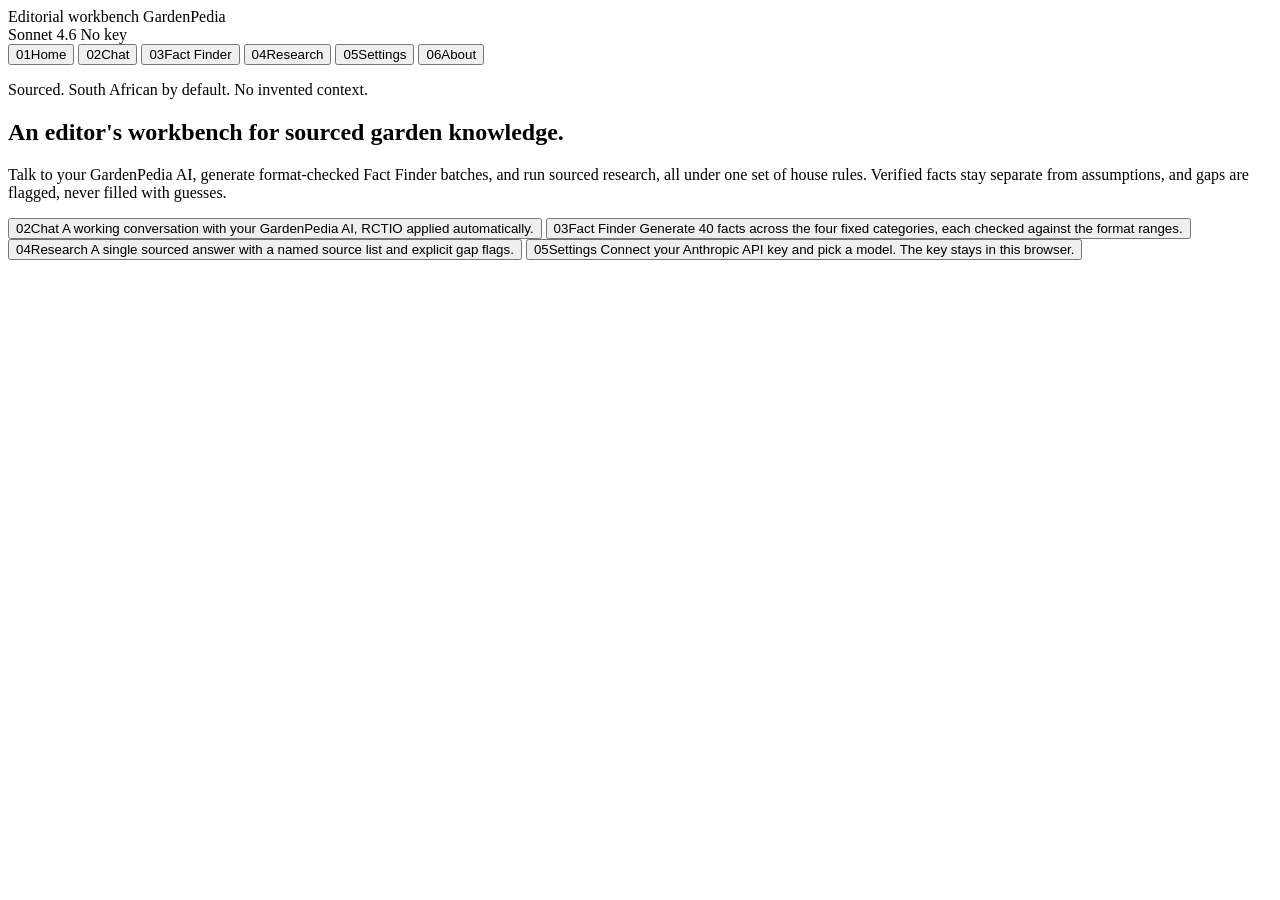
==== index.html @ a574fd35 "Add files via upload" ====
<!doctype html>
<html lang="en-GB">
<head>
  <meta charset="utf-8">
  <meta name="viewport" content="width=device-width, initial-scale=1">
  <title>GardenPedia Workbench</title>
  <meta name="description" content="An editor's workbench for sourced South African garden knowledge.">
  <link rel="preconnect" href="https://fonts.googleapis.com">
  <link rel="preconnect" href="https://fonts.gstatic.com" crossorigin>
  <link href="https://fonts.googleapis.com/css2?family=Fraunces:opsz,wght@9..144,400;9..144,500;9..144,600&family=Inter:wght@400;500;600&family=Spectral:ital,wght@0,400;0,500;1,400&display=swap" rel="stylesheet">
  <link rel="stylesheet" href="assets/styles.css">
</head>
<body>
  <div class="app">

    <header class="topbar">
      <div class="wordmark">
        <span class="wordmark-eyebrow">Editorial workbench</span>
        <span class="wordmark-name">GardenPedia</span>
      </div>
      <div class="status" title="Connection">
        <span id="status-model" class="status-model">Sonnet 4.6</span>
        <span id="status-dot" class="status-dot" aria-hidden="true"></span>
        <span id="status-label" class="status-label">No key</span>
      </div>
    </header>

    <nav class="sidebar" aria-label="Sections">
      <button class="nav-link" data-view="home"><span class="nav-mark">01</span>Home</button>
      <button class="nav-link" data-view="chat"><span class="nav-mark">02</span>Chat</button>
      <button class="nav-link" data-view="factfinder"><span class="nav-mark">03</span>Fact Finder</button>
      <button class="nav-link" data-view="research"><span class="nav-mark">04</span>Research</button>
      <button class="nav-link" data-view="settings"><span class="nav-mark">05</span>Settings</button>
      <button class="nav-link" data-view="about"><span class="nav-mark">06</span>About</button>
    </nav>

    <main class="workspace" id="workspace">

      <!-- HOME -->
      <section class="view" id="view-home">
        <div class="hero">
          <p class="hero-eyebrow">Sourced. South African by default. No invented context.</p>
          <h1 class="hero-title">An editor's workbench for sourced garden knowledge.</h1>
          <p class="hero-lead">Talk to your GardenPedia AI, generate format-checked Fact Finder batches, and run sourced research, all under one set of house rules. Verified facts stay separate from assumptions, and gaps are flagged, never filled with guesses.</p>
        </div>
        <div class="card-grid">
          <button class="entry" data-view="chat">
            <span class="entry-no">02</span><span class="entry-title">Chat</span>
            <span class="entry-desc">A working conversation with your GardenPedia AI, RCTIO applied automatically.</span>
          </button>
          <button class="entry" data-view="factfinder">
            <span class="entry-no">03</span><span class="entry-title">Fact Finder</span>
            <span class="entry-desc">Generate 40 facts across the four fixed categories, each checked against the format ranges.</span>
          </button>
          <button class="entry" data-view="research">
            <span class="entry-no">04</span><span class="entry-title">Research</span>
            <span class="entry-desc">A single sourced answer with a named source list and explicit gap flags.</span>
          </button>
          <button class="entry" data-view="settings">
            <span class="entry-no">05</span><span class="entry-title">Settings</span>
            <span class="entry-desc">Connect your Anthropic API key and pick a model. The key stays in this browser.</span>
          </button>
        </div>
      </section>

      <!-- CHAT -->
      <section class="view" id="view-chat" hidden>
        <div class="view-head">
          <h2 class="view-title">Chat</h2>
          <button id="chat-clear" class="btn-ghost">Clear</button>
        </div>
        <div id="chat-log" class="chat-log" aria-live="polite" aria-label="Chat messages"></div>
        <div class="composer">
          <textarea id="chat-input" rows="1" placeholder="Write a request. It will be reframed into RCTIO and answered under house rules." aria-label="Chat message input"></textarea>
          <button id="chat-send" class="btn-primary" title="Send message (Shift+Enter for new line)">Send</button>
        </div>
        <p class="shortcuts-hint">💡 Tip: Cmd/Ctrl+K to jump to Chat, Escape to go Home. Chat history auto-saves.</p>
      </section>

      <!-- FACT FINDER -->
      <section class="view" id="view-factfinder" hidden>
        <div class="view-head"><h2 class="view-title">Fact Finder</h2></div>
        <div class="ff-controls">
          <label class="field">
            <span class="field-label">Geographic scope</span>
            <input id="ff-scope" type="text" value="South Africa" autocomplete="off">
          </label>
          <label class="field">
            <span class="field-label">Theme or focus (optional)</span>
            <input id="ff-topic" type="text" placeholder="e.g. indigenous bulbs, water-wise gardening" autocomplete="off">
          </label>
          <label class="field field-narrow">
            <span class="field-label">Batch</span>
            <select id="ff-mode">
              <option value="all">All four categories (40 facts)</option>
            </select>
          </label>
          <button id="ff-run" class="btn-primary">Generate facts</button>
        </div>
        <div id="ff-actions" class="ff-actions" hidden>
          <button id="ff-copy" class="btn-ghost">Copy facts</button>
          <button id="ff-download" class="btn-ghost">Download report (.md)</button>
        </div>
        <div id="ff-output" class="ff-output"></div>
      </section>

      <!-- RESEARCH -->
      <section class="view" id="view-research" hidden>
        <div class="view-head"><h2 class="view-title">Research</h2></div>
        <div class="rs-controls">
          <label class="field field-narrow">
            <span class="field-label">Geographic scope</span>
            <input id="rs-scope" type="text" value="South Africa" autocomplete="off">
          </label>
          <label class="field">
            <span class="field-label">Question</span>
            <textarea id="rs-query" rows="3" placeholder="Ask a research question. The answer comes with a named source list and gap flags."></textarea>
          </label>
          <button id="rs-run" class="btn-primary">Run research</button>
        </div>
        <div id="rs-output" class="rs-output"></div>
      </section>

      <!-- SETTINGS -->
      <section class="view" id="view-settings" hidden>
        <div class="view-head"><h2 class="view-title">Settings</h2></div>
        <div class="settings-panel">
          <label class="field">
            <span class="field-label">Anthropic API key</span>
            <p class="settings-note" style="margin: 4px 0 8px;">Get your key from <a href="https://console.anthropic.com" target="_blank" rel="noopener">console.anthropic.com</a>. Never share it.</p>
            <div class="key-row">
              <input id="set-key" type="password" placeholder="sk-ant-..." autocomplete="off" spellcheck="false" aria-label="Anthropic API key input">
              <button id="set-toggle" class="btn-ghost">Show</button>
            </div>
          </label>
          <label class="field">
            <span class="field-label">Model</span>
            <select id="set-model"></select>
          </label>
          <div class="settings-actions">
            <button id="set-save" class="btn-primary">Save</button>
            <button id="set-test" class="btn-ghost">Test connection</button>
            <button id="set-clear" class="btn-ghost">Clear key</button>
          </div>
          <p id="set-test-result" class="test-result"></p>
          <p class="settings-note">Your key is stored only in this browser, in local storage, and is sent only to Anthropic when you make a request. It is never written to the repository or to GitHub. Do not enter your key on a shared or public computer. To revoke it, clear it here or rotate the key in your Anthropic console.</p>
        </div>
      </section>

      <!-- ABOUT -->
      <section class="view" id="view-about" hidden>
        <div class="view-head"><h2 class="view-title">About this build</h2></div>
        <div class="prose about">
          <p>This site applies the GardenPedia house rules to every request: UK English, no em dashes, a South African default scope, metric units, Rands, and DD/MM/YYYY dates. It separates verified facts from assumptions, flags gaps as [MISSING INFO], and asks for named, verifiable sources.</p>
          <p><strong>Reconstructed rules.</strong> The behaviour rules were rebuilt from prior GardenPedia work, not read from your canonical skill repo. They all live in one file, <code>assets/gardenpedia-config.js</code>. When you push your real skill files, reconcile that file against them so the site and the skill stay in step.</p>
          <p><strong>Fact Finder format.</strong> Four fixed categories, ten facts each. Every fact is checked in the browser for character count (223 to 354), word count (35 to 59), space count (35 to 58), and three sentences. The metric strip under each card is the specimen label: green means within range, ochre means out of range. Machine validation is shown, but you remain the editor.</p>
          <p><strong>Connection.</strong> The site calls the Anthropic API directly from your browser using a key you provide in Settings. There is no server and no proxy, so nothing about your key touches GitHub. If you later want the key hidden from the browser entirely, the frontend can point at a small serverless proxy with almost no change.</p>
        </div>
      </section>

    </main>
  </div>

  <div id="toast" class="toast" role="status" aria-live="polite"></div>

  <script src="assets/gardenpedia-config.js"></script>
  <script src="assets/app.js"></script>
</body>
</html>
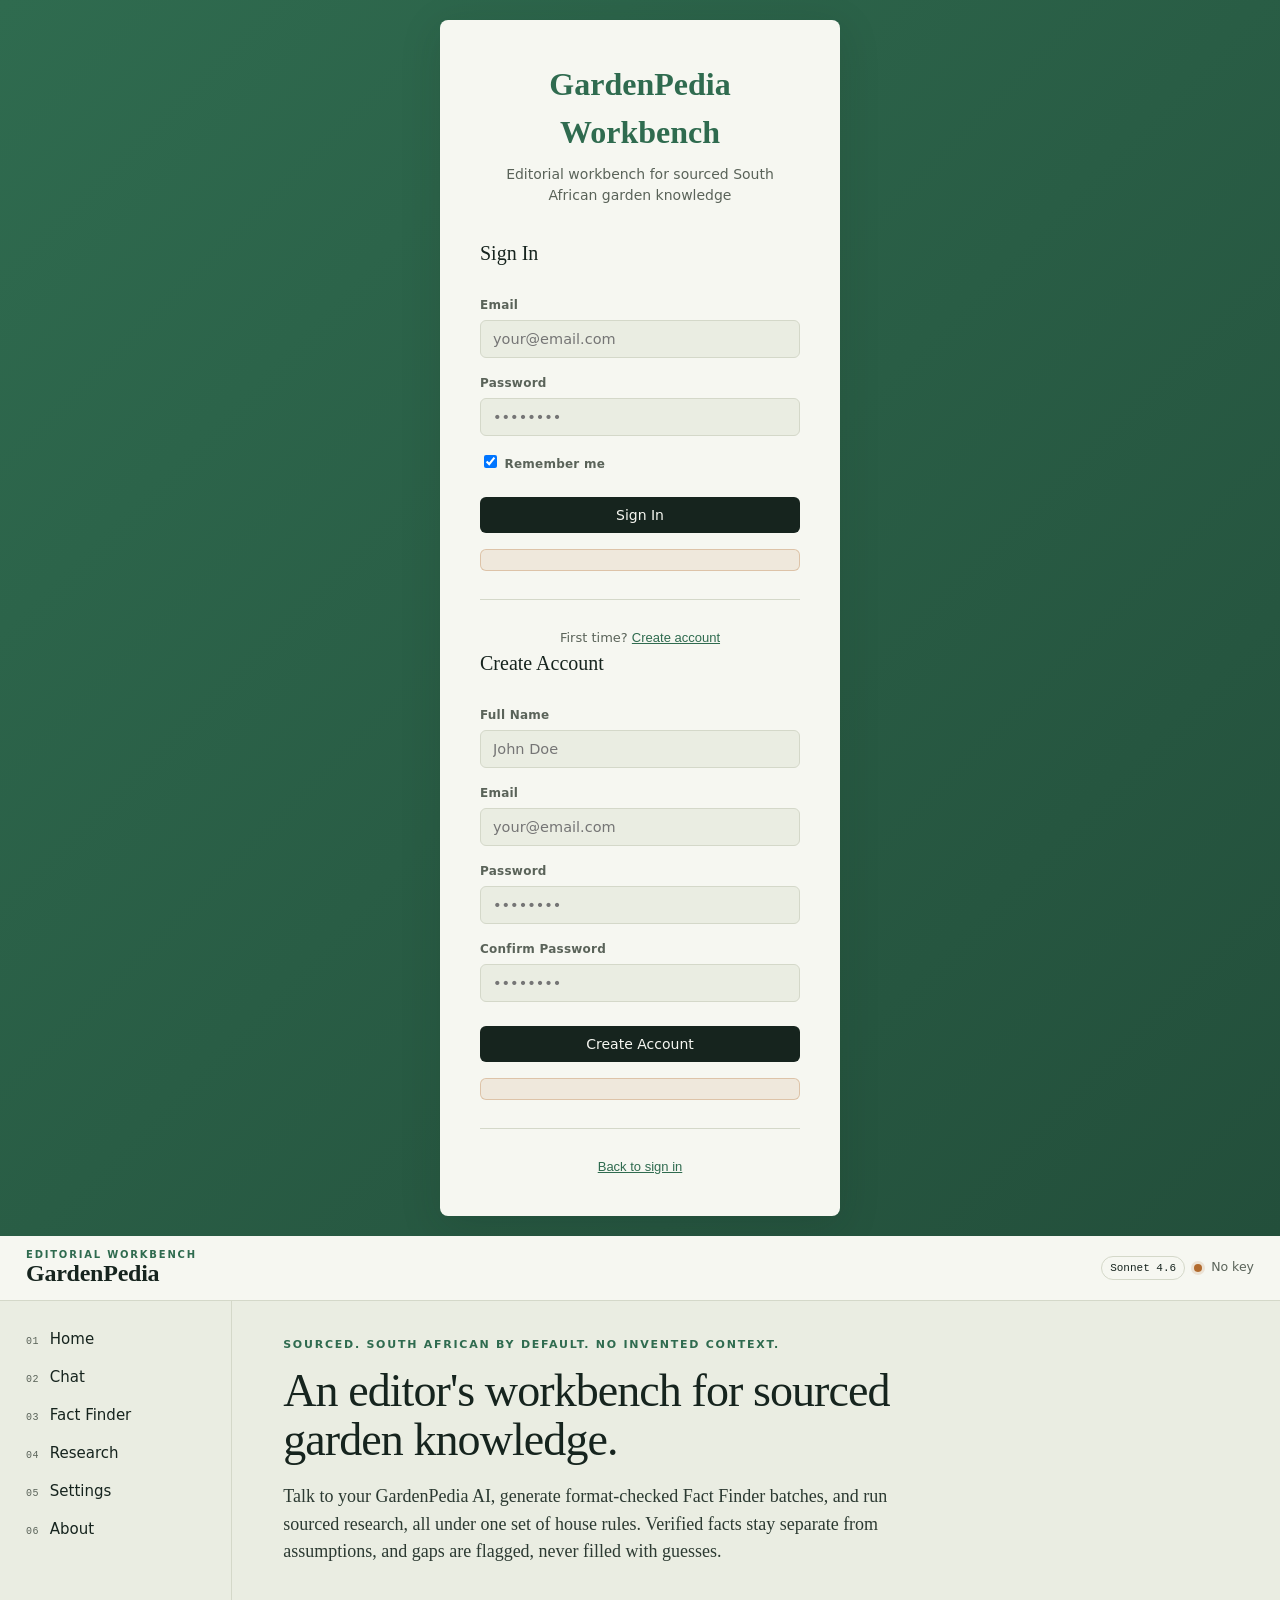
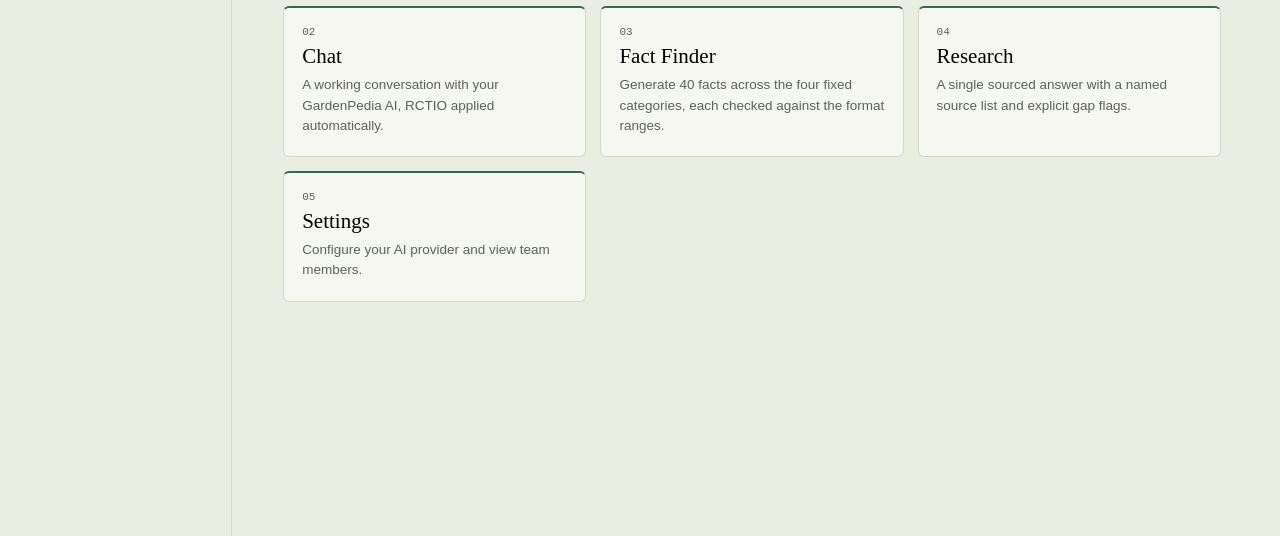
==== commit e4d53bdb: "Upadte V1.1" ====
--- a/index.html
+++ b/index.html
@@ -11,7 +11,64 @@
   <link rel="stylesheet" href="assets/styles.css">
 </head>
 <body>
-  <div class="app">
+  <!-- LOGIN SCREEN -->
+  <div id="login-screen" class="login-screen">
+    <div class="login-container">
+      <div class="login-header">
+        <h1>GardenPedia Workbench</h1>
+        <p>Editorial workbench for sourced South African garden knowledge</p>
+      </div>
+
+      <div id="login-form" class="login-form">
+        <h2>Sign In</h2>
+        <div class="form-group">
+          <label for="login-email">Email</label>
+          <input type="email" id="login-email" placeholder="your@email.com" autocomplete="email">
+        </div>
+        <div class="form-group">
+          <label for="login-password">Password</label>
+          <input type="password" id="login-password" placeholder="••••••••" autocomplete="current-password">
+        </div>
+        <div class="form-group">
+          <label for="login-remember">
+            <input type="checkbox" id="login-remember" checked>
+            Remember me
+          </label>
+        </div>
+        <button id="login-submit" class="btn-primary login-btn">Sign In</button>
+        <p id="login-error" class="login-error"></p>
+        <hr class="divider">
+        <p class="login-hint">First time? <button id="toggle-signup" type="button" class="link-btn">Create account</button></p>
+      </div>
+
+      <div id="signup-form" class="login-form" hidden>
+        <h2>Create Account</h2>
+        <div class="form-group">
+          <label for="signup-name">Full Name</label>
+          <input type="text" id="signup-name" placeholder="John Doe">
+        </div>
+        <div class="form-group">
+          <label for="signup-email">Email</label>
+          <input type="email" id="signup-email" placeholder="your@email.com" autocomplete="email">
+        </div>
+        <div class="form-group">
+          <label for="signup-password">Password</label>
+          <input type="password" id="signup-password" placeholder="••••••••" autocomplete="new-password">
+        </div>
+        <div class="form-group">
+          <label for="signup-password-confirm">Confirm Password</label>
+          <input type="password" id="signup-password-confirm" placeholder="••••••••" autocomplete="new-password">
+        </div>
+        <button id="signup-submit" class="btn-primary login-btn">Create Account</button>
+        <p id="signup-error" class="login-error"></p>
+        <hr class="divider">
+        <p class="login-hint"><button id="toggle-login" type="button" class="link-btn">Back to sign in</button></p>
+      </div>
+    </div>
+  </div>
+
+  <!-- MAIN APP -->
+  <div id="app-screen" class="app" hidden>
 
     <header class="topbar">
       <div class="wordmark">
@@ -19,6 +76,7 @@
         <span class="wordmark-name">GardenPedia</span>
       </div>
       <div class="status" title="Connection">
+        <span id="status-user" class="status-user"></span>
         <span id="status-model" class="status-model">Sonnet 4.6</span>
         <span id="status-dot" class="status-dot" aria-hidden="true"></span>
         <span id="status-label" class="status-label">No key</span>
@@ -58,7 +116,7 @@
           </button>
           <button class="entry" data-view="settings">
             <span class="entry-no">05</span><span class="entry-title">Settings</span>
-            <span class="entry-desc">Connect your Anthropic API key and pick a model. The key stays in this browser.</span>
+            <span class="entry-desc">Configure your AI provider and view team members.</span>
           </button>
         </div>
       </section>
@@ -125,25 +183,98 @@
       <section class="view" id="view-settings" hidden>
         <div class="view-head"><h2 class="view-title">Settings</h2></div>
         <div class="settings-panel">
-          <label class="field">
-            <span class="field-label">Anthropic API key</span>
-            <p class="settings-note" style="margin: 4px 0 8px;">Get your key from <a href="https://console.anthropic.com" target="_blank" rel="noopener">console.anthropic.com</a>. Never share it.</p>
-            <div class="key-row">
-              <input id="set-key" type="password" placeholder="sk-ant-..." autocomplete="off" spellcheck="false" aria-label="Anthropic API key input">
-              <button id="set-toggle" class="btn-ghost">Show</button>
+          <!-- AI Provider Selection -->
+          <div class="settings-section">
+            <h3>AI Provider</h3>
+            <label class="field">
+              <span class="field-label">Select your AI provider</span>
+              <select id="set-ai-provider">
+                <option value="claude">Claude</option>
+                <option value="chatgpt">ChatGPT</option>
+                <option value="copilot">MS Copilot</option>
+              </select>
+            </label>
+
+            <!-- Claude Options -->
+            <div id="claude-options" class="provider-options">
+              <label class="field">
+                <span class="field-label">Claude Plan</span>
+                <select id="set-claude-plan">
+                  <option value="free">Free</option>
+                  <option value="pro">Pro</option>
+                  <option value="max">Max</option>
+                </select>
+              </label>
+              <label class="field">
+                <span class="field-label">Claude API Key (if available)</span>
+                <p class="settings-note" style="margin: 4px 0 8px;">Get your key from <a href="https://console.anthropic.com" target="_blank" rel="noopener">console.anthropic.com</a>. Leave empty to use admin's Claude Pro.</p>
+                <div class="key-row">
+                  <input id="set-claude-key" type="password" placeholder="sk-ant-..." autocomplete="off" spellcheck="false">
+                  <button id="set-claude-toggle" class="btn-ghost">Show</button>
+                </div>
+              </label>
             </div>
-          </label>
-          <label class="field">
-            <span class="field-label">Model</span>
-            <select id="set-model"></select>
-          </label>
+
+            <!-- ChatGPT Options -->
+            <div id="chatgpt-options" class="provider-options" hidden>
+              <label class="field">
+                <span class="field-label">ChatGPT Plan</span>
+                <select id="set-chatgpt-plan">
+                  <option value="free">Free</option>
+                  <option value="pro">Pro</option>
+                </select>
+              </label>
+              <label class="field">
+                <span class="field-label">ChatGPT API Key</span>
+                <p class="settings-note" style="margin: 4px 0 8px;">Get your key from <a href="https://platform.openai.com" target="_blank" rel="noopener">platform.openai.com</a>.</p>
+                <div class="key-row">
+                  <input id="set-chatgpt-key" type="password" placeholder="sk-..." autocomplete="off" spellcheck="false">
+                  <button id="set-chatgpt-toggle" class="btn-ghost">Show</button>
+                </div>
+              </label>
+            </div>
+
+            <!-- Copilot Options -->
+            <div id="copilot-options" class="provider-options" hidden>
+              <label class="field">
+                <span class="field-label">MS Copilot Plan</span>
+                <select id="set-copilot-plan">
+                  <option value="free">Free</option>
+                  <option value="paid">Paid</option>
+                </select>
+              </label>
+              <p class="settings-note">MS Copilot integration coming soon. Currently use Claude or ChatGPT.</p>
+            </div>
+          </div>
+
           <div class="settings-actions">
-            <button id="set-save" class="btn-primary">Save</button>
-            <button id="set-test" class="btn-ghost">Test connection</button>
-            <button id="set-clear" class="btn-ghost">Clear key</button>
+            <button id="set-save" class="btn-primary">Save Settings</button>
+            <button id="set-test" class="btn-ghost">Test Connection</button>
           </div>
           <p id="set-test-result" class="test-result"></p>
-          <p class="settings-note">Your key is stored only in this browser, in local storage, and is sent only to Anthropic when you make a request. It is never written to the repository or to GitHub. Do not enter your key on a shared or public computer. To revoke it, clear it here or rotate the key in your Anthropic console.</p>
+
+          <hr class="settings-divider">
+
+          <!-- Team Members (Admin Only) -->
+          <div id="admin-section" class="settings-section" hidden>
+            <h3>Team Members (Admin)</h3>
+            <p class="settings-note">Manage team member access and their AI provider settings.</p>
+            <div id="team-members-list" class="team-members-list"></div>
+            <button id="invite-member" class="btn-ghost">Invite Team Member</button>
+          </div>
+
+          <!-- User Profile -->
+          <div class="settings-section">
+            <h3>Your Profile</h3>
+            <div class="user-info">
+              <p><strong>Name:</strong> <span id="user-display-name"></span></p>
+              <p><strong>Email:</strong> <span id="user-display-email"></span></p>
+              <p><strong>Account Type:</strong> <span id="user-account-type"></span></p>
+            </div>
+            <button id="logout-btn" class="btn-ghost">Sign Out</button>
+          </div>
+
+          <p class="settings-note">Your settings are stored securely in your browser.</p>
         </div>
       </section>
 
@@ -154,7 +285,8 @@
           <p>This site applies the GardenPedia house rules to every request: UK English, no em dashes, a South African default scope, metric units, Rands, and DD/MM/YYYY dates. It separates verified facts from assumptions, flags gaps as [MISSING INFO], and asks for named, verifiable sources.</p>
           <p><strong>Reconstructed rules.</strong> The behaviour rules were rebuilt from prior GardenPedia work, not read from your canonical skill repo. They all live in one file, <code>assets/gardenpedia-config.js</code>. When you push your real skill files, reconcile that file against them so the site and the skill stay in step.</p>
           <p><strong>Fact Finder format.</strong> Four fixed categories, ten facts each. Every fact is checked in the browser for character count (223 to 354), word count (35 to 59), space count (35 to 58), and three sentences. The metric strip under each card is the specimen label: green means within range, ochre means out of range. Machine validation is shown, but you remain the editor.</p>
-          <p><strong>Connection.</strong> The site calls the Anthropic API directly from your browser using a key you provide in Settings. There is no server and no proxy, so nothing about your key touches GitHub. If you later want the key hidden from the browser entirely, the frontend can point at a small serverless proxy with almost no change.</p>
+          <p><strong>Multi-user support.</strong> Team members can use the app with their own AI provider settings. Admin can manage team access and configure the main Claude Pro plan bypass.</p>
+          <p><strong>Connection.</strong> The site calls AI APIs directly from your browser. Your credentials stay in your browser only. Nothing touches GitHub.</p>
         </div>
       </section>
 
@@ -164,6 +296,7 @@
   <div id="toast" class="toast" role="status" aria-live="polite"></div>
 
   <script src="assets/gardenpedia-config.js"></script>
+  <script src="assets/auth.js"></script>
   <script src="assets/app.js"></script>
 </body>
 </html>
--- a/assets/styles.css
+++ b/assets/styles.css
@@ -0,0 +1,621 @@
+/* GardenPedia workbench
+   Direction: an editor's workbench rendered as a herbarium cabinet. The signature
+   is the specimen label, where a fact's format metrics read like specimen data.
+   Accent is a considered botanical green; ochre is reserved for gaps and flags. */
+
+:root {
+  --ink:        #16241e;
+  --paper:      #eaede2;
+  --surface:    #f6f7f1;
+  --leaf:       #2f6b4f;
+  --leaf-deep:  #234f3b;
+  --ochre:      #b26b2e;
+  --line:       #d4d8c9;
+  --muted:      #5a6359;
+
+  --font-display: "Fraunces", Georgia, serif;
+  --font-ui:      "Inter", system-ui, -apple-system, sans-serif;
+  --font-content: "Spectral", Georgia, serif;
+  --font-mono:    ui-monospace, "SFMono-Regular", Menlo, monospace;
+
+  --r: 6px;
+  --shadow: 0 1px 2px rgba(22,36,30,.06), 0 8px 24px rgba(22,36,30,.05);
+}
+
+* { box-sizing: border-box; }
+
+html, body { height: 100%; }
+body {
+  margin: 0;
+  font-family: var(--font-ui);
+  color: var(--ink);
+  background: var(--paper);
+  -webkit-font-smoothing: antialiased;
+  line-height: 1.5;
+}
+
+.app {
+  min-height: 100%;
+  display: grid;
+  grid-template-columns: 232px 1fr;
+  grid-template-rows: auto 1fr;
+  grid-template-areas: "top top" "side main";
+}
+
+/* ---------- topbar ---------- */
+.topbar {
+  grid-area: top;
+  display: flex;
+  align-items: center;
+  justify-content: space-between;
+  padding: 14px 26px;
+  background: var(--surface);
+  border-bottom: 1px solid var(--line);
+}
+.wordmark { display: flex; flex-direction: column; line-height: 1.05; }
+.wordmark-eyebrow {
+  font-size: 10px; letter-spacing: .18em; text-transform: uppercase;
+  color: var(--leaf); font-weight: 600;
+}
+.wordmark-name {
+  font-family: var(--font-display);
+  font-size: 24px; font-weight: 600; letter-spacing: -.01em;
+}
+.status {
+  display: flex; align-items: center; gap: 9px;
+  font-size: 12.5px; color: var(--muted);
+}
+.status-model {
+  font-family: var(--font-mono); font-size: 11px;
+  padding: 3px 8px; border: 1px solid var(--line); border-radius: 100px;
+  color: var(--ink);
+}
+.status-dot {
+  width: 8px; height: 8px; border-radius: 50%;
+  background: var(--ochre); box-shadow: 0 0 0 3px rgba(178,107,46,.15);
+}
+.status-dot.is-on { background: var(--leaf); box-shadow: 0 0 0 3px rgba(47,107,79,.15); }
+
+/* ---------- sidebar ---------- */
+.sidebar {
+  grid-area: side;
+  display: flex; flex-direction: column; gap: 2px;
+  padding: 20px 14px;
+  border-right: 1px solid var(--line);
+}
+.nav-link {
+  display: flex; align-items: baseline; gap: 11px;
+  padding: 9px 12px;
+  font-family: var(--font-ui); font-size: 15px; color: var(--ink);
+  background: transparent; border: 0; border-radius: var(--r);
+  text-align: left; cursor: pointer;
+  transition: background .15s ease, color .15s ease;
+}
+.nav-mark {
+  font-family: var(--font-mono); font-size: 10px; color: var(--muted);
+  letter-spacing: .04em;
+}
+.nav-link:hover { background: rgba(47,107,79,.08); }
+.nav-link.is-active { background: var(--ink); color: var(--surface); }
+.nav-link.is-active .nav-mark { color: rgba(246,247,241,.6); }
+
+/* ---------- workspace ---------- */
+.workspace {
+  grid-area: main;
+  padding: 36px clamp(20px, 4vw, 52px) 64px;
+  overflow-y: auto;
+  max-width: 1040px;
+  width: 100%;
+}
+.view { animation: rise .25s ease both; }
+@keyframes rise { from { opacity: 0; transform: translateY(6px); } to { opacity: 1; transform: none; } }
+
+.view-head {
+  display: flex; align-items: center; justify-content: space-between;
+  margin-bottom: 22px;
+}
+.view-title {
+  font-family: var(--font-display); font-weight: 500;
+  font-size: 30px; margin: 0; letter-spacing: -.015em;
+}
+
+/* ---------- home ---------- */
+.hero { max-width: 660px; margin-bottom: 40px; }
+.hero-eyebrow {
+  font-size: 11px; letter-spacing: .16em; text-transform: uppercase;
+  color: var(--leaf); font-weight: 600; margin: 0 0 14px;
+}
+.hero-title {
+  font-family: var(--font-display); font-weight: 500;
+  font-size: clamp(30px, 5vw, 46px); line-height: 1.06;
+  letter-spacing: -.02em; margin: 0 0 18px;
+}
+.hero-lead {
+  font-family: var(--font-content); font-size: 18px; line-height: 1.55;
+  color: #2c3a32; margin: 0;
+}
+.card-grid {
+  display: grid; gap: 14px;
+  grid-template-columns: repeat(auto-fit, minmax(240px, 1fr));
+}
+.entry {
+  display: grid; gap: 6px; align-content: start;
+  padding: 18px 18px 20px;
+  background: var(--surface); border: 1px solid var(--line); border-radius: var(--r);
+  border-top: 2px solid var(--leaf);
+  text-align: left; cursor: pointer;
+  transition: transform .15s ease, box-shadow .15s ease;
+}
+.entry:hover { transform: translateY(-2px); box-shadow: var(--shadow); }
+.entry-no { font-family: var(--font-mono); font-size: 11px; color: var(--muted); }
+.entry-title { font-family: var(--font-display); font-size: 21px; font-weight: 500; }
+.entry-desc { font-size: 13.5px; color: var(--muted); line-height: 1.5; }
+
+/* ---------- buttons & fields ---------- */
+.btn-primary {
+  font-family: var(--font-ui); font-size: 14px; font-weight: 500;
+  color: var(--surface); background: var(--ink);
+  border: 0; border-radius: var(--r); padding: 10px 18px; cursor: pointer;
+  transition: background .15s ease;
+}
+.btn-primary:hover { background: var(--leaf-deep); }
+.btn-primary:disabled { opacity: .55; cursor: default; }
+.btn-ghost {
+  font-family: var(--font-ui); font-size: 13px; font-weight: 500;
+  color: var(--ink); background: transparent;
+  border: 1px solid var(--line); border-radius: var(--r);
+  padding: 8px 14px; cursor: pointer; transition: background .15s ease;
+}
+.btn-ghost:hover { background: rgba(47,107,79,.08); }
+
+.field { display: flex; flex-direction: column; gap: 6px; }
+.field-label { font-size: 12px; font-weight: 600; color: var(--muted); letter-spacing: .02em; }
+.field input, .field textarea, select {
+  font-family: var(--font-ui); font-size: 14.5px; color: var(--ink);
+  background: var(--surface); border: 1px solid var(--line); border-radius: var(--r);
+  padding: 10px 12px; width: 100%;
+}
+.field textarea { resize: vertical; font-family: var(--font-content); font-size: 15.5px; }
+select { cursor: pointer; }
+
+:focus-visible { outline: 2px solid var(--leaf); outline-offset: 2px; }
+
+/* ---------- chat ---------- */
+.chat-log {
+  display: flex; flex-direction: column; gap: 12px;
+  min-height: 320px; margin-bottom: 16px;
+}
+.bubble {
+  padding: 12px 16px; border-radius: var(--r); max-width: 78%;
+  font-size: 15px; line-height: 1.55;
+}
+.bubble p { margin: 0 0 8px; }
+.bubble p:last-child { margin-bottom: 0; }
+.bubble-user {
+  align-self: flex-end; background: var(--ink); color: var(--surface);
+  border-bottom-right-radius: 2px;
+}
+.bubble-assistant {
+  align-self: flex-start; background: var(--surface);
+  border: 1px solid var(--line); border-bottom-left-radius: 2px;
+  font-family: var(--font-content); font-size: 16px;
+}
+.thinking { display: flex; gap: 5px; align-items: center; }
+.thinking .dot {
+  width: 6px; height: 6px; border-radius: 50%; background: var(--muted);
+  animation: blink 1.2s infinite ease-in-out;
+}
+.thinking .dot:nth-child(2) { animation-delay: .2s; }
+.thinking .dot:nth-child(3) { animation-delay: .4s; }
+@keyframes blink { 0%, 80%, 100% { opacity: .25; } 40% { opacity: 1; } }
+.muted-note { color: var(--muted); font-size: 14px; }
+.error-note { color: var(--ochre); font-size: 14px; }
+.ok-note { color: var(--leaf); font-size: 14px; }
+
+.composer {
+  display: flex; gap: 10px; align-items: flex-end;
+  border-top: 1px solid var(--line); padding-top: 16px;
+}
+.composer textarea {
+  flex: 1; font-family: var(--font-content); font-size: 16px;
+  border: 1px solid var(--line); border-radius: var(--r);
+  padding: 11px 13px; resize: none; max-height: 200px; background: var(--surface);
+}
+
+/* ---------- fact finder controls ---------- */
+.ff-controls, .rs-controls {
+  display: grid; gap: 14px; align-items: end;
+  grid-template-columns: 1fr 1fr auto auto;
+  margin-bottom: 16px;
+}
+.rs-controls { grid-template-columns: 220px 1fr auto; }
+.field-narrow { min-width: 160px; }
+@media (max-width: 720px) {
+  .ff-controls, .rs-controls { grid-template-columns: 1fr; }
+}
+.ff-actions { display: flex; gap: 10px; margin-bottom: 18px; }
+
+/* ---------- fact finder output / specimen cards ---------- */
+.ff-summary {
+  font-size: 13px; color: var(--muted);
+  font-family: var(--font-mono); line-height: 1.6;
+  padding: 12px 14px; background: var(--surface);
+  border: 1px solid var(--line); border-radius: var(--r); margin-bottom: 18px;
+}
+.ff-summary strong { color: var(--ink); }
+.ff-output { display: flex; flex-direction: column; gap: 14px; }
+
+.specimen {
+  background: var(--surface); border: 1px solid var(--line);
+  border-radius: var(--r); padding: 16px 18px;
+  border-left: 3px solid var(--leaf);
+}
+.specimen-fail { border-left-color: var(--ochre); }
+.specimen-head {
+  display: flex; align-items: center; gap: 12px; margin-bottom: 10px;
+}
+.specimen-no { font-family: var(--font-mono); font-size: 12px; color: var(--muted); }
+.specimen-cat {
+  font-size: 11px; font-weight: 600; letter-spacing: .08em; text-transform: uppercase;
+  color: var(--leaf);
+}
+.specimen-verdict {
+  margin-left: auto; font-family: var(--font-mono); font-size: 11px;
+  color: var(--leaf);
+}
+.specimen-fail .specimen-verdict { color: var(--ochre); }
+.specimen-fact {
+  font-family: var(--font-content); font-size: 16.5px; line-height: 1.55;
+  margin: 0 0 14px;
+}
+.specimen-fact p { margin: 0; }
+
+.specimen-label {
+  display: flex; flex-wrap: wrap; gap: 6px;
+  padding-top: 12px; border-top: 1px dotted var(--line);
+}
+.chip {
+  display: inline-flex; align-items: baseline; gap: 6px;
+  font-family: var(--font-mono); font-size: 11px;
+  padding: 4px 9px; border-radius: 100px; border: 1px solid transparent;
+}
+.chip-key { text-transform: uppercase; letter-spacing: .05em; opacity: .7; }
+.chip-ok  { background: rgba(47,107,79,.1); color: var(--leaf-deep); border-color: rgba(47,107,79,.25); }
+.chip-bad { background: rgba(178,107,46,.12); color: var(--ochre); border-color: rgba(178,107,46,.3); }
+
+.specimen-sources {
+  display: flex; gap: 8px; margin-top: 10px; font-size: 12.5px;
+  color: var(--muted); align-items: baseline;
+}
+.specimen-sources-key {
+  font-family: var(--font-mono); font-size: 10px; text-transform: uppercase;
+  letter-spacing: .06em; flex-shrink: 0; padding-top: 1px;
+}
+.specimen-sources-val { font-family: var(--font-ui); }
+.flag { color: var(--ochre); }
+
+.raw-dump {
+  font-family: var(--font-mono); font-size: 12px; white-space: pre-wrap;
+  background: var(--surface); border: 1px solid var(--line);
+  border-radius: var(--r); padding: 14px; overflow-x: auto;
+}
+
+/* ---------- research / prose ---------- */
+.rs-output, .about { margin-top: 8px; }
+.prose {
+  font-family: var(--font-content); font-size: 16.5px; line-height: 1.62;
+  max-width: 660px;
+}
+.prose p { margin: 0 0 14px; }
+.prose code {
+  font-family: var(--font-mono); font-size: 13px;
+  background: rgba(47,107,79,.1); padding: 1px 5px; border-radius: 4px;
+}
+
+/* ---------- settings ---------- */
+.settings-panel { max-width: 560px; display: flex; flex-direction: column; gap: 18px; }
+.key-row { display: flex; gap: 8px; }
+.key-row input { flex: 1; font-family: var(--font-mono); font-size: 13px; }
+.settings-actions { display: flex; gap: 10px; flex-wrap: wrap; }
+.test-result { font-size: 13.5px; margin: 0; min-height: 18px; }
+.settings-note {
+  font-size: 13px; color: var(--muted); line-height: 1.55;
+  border-left: 2px solid var(--ochre); padding-left: 12px; margin: 4px 0 0;
+}
+
+/* ---------- toast ---------- */
+.toast {
+  position: fixed; left: 50%; bottom: 26px; transform: translateX(-50%) translateY(16px);
+  background: var(--ink); color: var(--surface);
+  padding: 11px 18px; border-radius: 100px; font-size: 13.5px;
+  box-shadow: var(--shadow); opacity: 0; pointer-events: none;
+  transition: opacity .2s ease, transform .2s ease;
+}
+.toast.is-on { opacity: 1; transform: translateX(-50%) translateY(0); }
+
+/* ---------- keyboard shortcuts hint ---------- */
+.shortcuts-hint {
+  font-size: 11px; color: var(--muted); margin-top: 6px;
+  font-family: var(--font-mono); letter-spacing: .02em;
+}
+
+/* ---------- progress indicator ---------- */
+.progress-bar {
+  height: 2px; background: var(--line); border-radius: 2px; overflow: hidden;
+  margin: 8px 0;
+}
+.progress-fill {
+  height: 100%; background: var(--leaf); width: 0%;
+  animation: progress 0.3s ease-in-out;
+}
+@keyframes progress { from { width: 0; } to { width: var(--progress, 0%); } }
+
+/* ---------- input states ---------- */
+.field input:focus, .field textarea:focus, select:focus {
+  border-color: var(--leaf); background: rgba(47,107,79,.02);
+}
+.field input.error, .field textarea.error {
+  border-color: var(--ochre); background: rgba(178,107,46,.05);
+}
+.field-error { font-size: 12px; color: var(--ochre); margin-top: 4px; }
+
+/* ---------- copy button state ---------- */
+.btn-copy-success {
+  background: var(--leaf); color: var(--surface);
+  pointer-events: none;
+}
+
+/* ---------- responsive ---------- */
+@media (max-width: 760px) {
+  .app { grid-template-columns: 1fr; grid-template-areas: "top" "side" "main"; }
+  .sidebar {
+    flex-direction: row; overflow-x: auto; gap: 4px;
+    border-right: 0; border-bottom: 1px solid var(--line); padding: 10px 14px;
+  }
+  .nav-link { flex-direction: column; gap: 2px; align-items: center; padding: 7px 12px; white-space: nowrap; }
+  .nav-mark { font-size: 9px; }
+  .bubble { max-width: 90%; }
+  .workspace { padding: 24px 18px 56px; }
+  .ff-controls, .rs-controls { grid-template-columns: 1fr; }
+}
+
+/* ---------- login screen ---------- */
+.login-screen {
+  min-height: 100%;
+  display: flex;
+  align-items: center;
+  justify-content: center;
+  background: linear-gradient(135deg, #2f6b4f 0%, #234f3b 100%);
+  padding: 20px;
+}
+
+.login-container {
+  background: var(--surface);
+  border-radius: 8px;
+  box-shadow: 0 10px 40px rgba(22,36,30,.15);
+  width: 100%;
+  max-width: 400px;
+  padding: 40px;
+}
+
+.login-header {
+  text-align: center;
+  margin-bottom: 32px;
+}
+
+.login-header h1 {
+  font-family: var(--font-display);
+  font-size: 32px;
+  font-weight: 600;
+  margin: 0 0 8px;
+  color: var(--leaf);
+}
+
+.login-header p {
+  font-size: 14px;
+  color: var(--muted);
+  margin: 0;
+}
+
+.login-form {
+  display: flex;
+  flex-direction: column;
+  gap: 16px;
+}
+
+.login-form h2 {
+  font-family: var(--font-display);
+  font-size: 20px;
+  font-weight: 500;
+  margin: 0 0 12px;
+  color: var(--ink);
+}
+
+.form-group {
+  display: flex;
+  flex-direction: column;
+  gap: 6px;
+}
+
+.form-group label {
+  font-size: 12px;
+  font-weight: 600;
+  color: var(--muted);
+  letter-spacing: .02em;
+}
+
+.form-group input[type="text"],
+.form-group input[type="email"],
+.form-group input[type="password"] {
+  font-family: var(--font-ui);
+  font-size: 14.5px;
+  color: var(--ink);
+  background: var(--paper);
+  border: 1px solid var(--line);
+  border-radius: var(--r);
+  padding: 10px 12px;
+  transition: border-color .15s ease;
+}
+
+.form-group input:focus {
+  outline: none;
+  border-color: var(--leaf);
+  background: rgba(47,107,79,.02);
+}
+
+.form-group input[type="checkbox"] {
+  width: auto;
+}
+
+.login-btn {
+  align-self: stretch;
+  margin-top: 8px;
+}
+
+.login-error {
+  background: rgba(178,107,46,.1);
+  color: var(--ochre);
+  border: 1px solid rgba(178,107,46,.3);
+  border-radius: var(--r);
+  padding: 10px 12px;
+  font-size: 13px;
+  margin: 0;
+  text-align: center;
+}
+
+.divider {
+  border: none;
+  border-top: 1px solid var(--line);
+  margin: 12px 0;
+}
+
+.login-hint {
+  text-align: center;
+  font-size: 13px;
+  color: var(--muted);
+  margin: 0;
+}
+
+.link-btn {
+  background: none;
+  border: none;
+  color: var(--leaf);
+  font-weight: 500;
+  cursor: pointer;
+  padding: 0;
+  font-size: inherit;
+  text-decoration: underline;
+  transition: color .15s ease;
+}
+
+.link-btn:hover {
+  color: var(--leaf-deep);
+}
+
+/* ---------- settings enhancements ---------- */
+.settings-section {
+  display: flex;
+  flex-direction: column;
+  gap: 12px;
+  padding: 16px 0;
+  border-bottom: 1px solid var(--line);
+}
+
+.settings-section:last-child {
+  border-bottom: none;
+}
+
+.settings-section h3 {
+  font-family: var(--font-display);
+  font-size: 16px;
+  font-weight: 500;
+  margin: 0 0 8px;
+  color: var(--ink);
+}
+
+.provider-options {
+  margin-left: 12px;
+  padding: 12px 0;
+  border-left: 2px solid var(--leaf);
+  padding-left: 12px;
+}
+
+.provider-options.hidden {
+  display: none;
+}
+
+.settings-divider {
+  border: none;
+  border-top: 1px solid var(--line);
+  margin: 0;
+}
+
+.user-info {
+  background: rgba(47,107,79,.05);
+  border: 1px solid rgba(47,107,79,.15);
+  border-radius: var(--r);
+  padding: 12px;
+  font-size: 13.5px;
+}
+
+.user-info p {
+  margin: 6px 0;
+  line-height: 1.5;
+}
+
+.user-info strong {
+  color: var(--ink);
+}
+
+/* ---------- team members ---------- */
+.team-members-list {
+  display: flex;
+  flex-direction: column;
+  gap: 8px;
+  margin-bottom: 12px;
+}
+
+.team-member-item {
+  display: flex;
+  justify-content: space-between;
+  align-items: center;
+  padding: 12px;
+  background: rgba(47,107,79,.05);
+  border: 1px solid rgba(47,107,79,.15);
+  border-radius: var(--r);
+  font-size: 13px;
+}
+
+.team-member-info {
+  flex: 1;
+}
+
+.team-member-info strong {
+  display: block;
+  color: var(--ink);
+}
+
+.team-member-info small {
+  color: var(--muted);
+}
+
+.team-member-provider {
+  padding: 4px 8px;
+  background: rgba(47,107,79,.15);
+  border-radius: 4px;
+  font-size: 11px;
+  font-weight: 600;
+  color: var(--leaf);
+  letter-spacing: .05em;
+}
+
+/* ---------- status enhancements ---------- */
+.status-user {
+  font-size: 11px;
+  color: var(--muted);
+  font-weight: 500;
+}
+
+@media (prefers-reduced-motion: reduce) {
+  *, *::before, *::after { animation: none !important; transition: none !important; }
+}
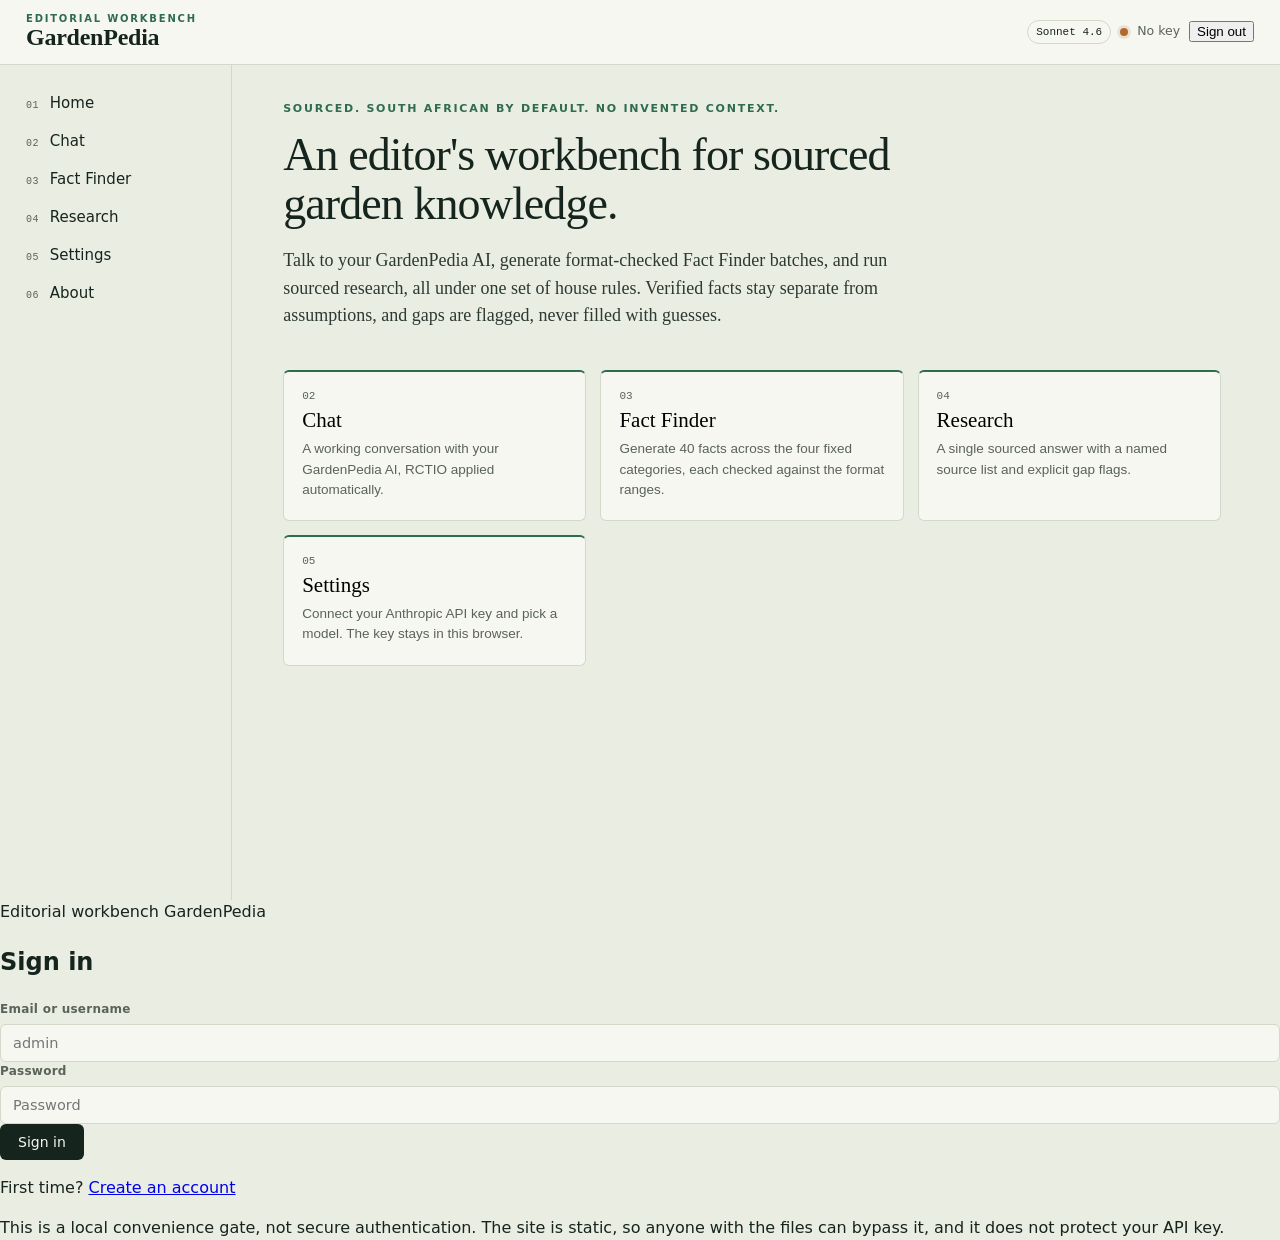
==== commit bd7a396a: "v3" ====
--- a/index.html
+++ b/index.html
@@ -10,65 +10,8 @@
   <link href="https://fonts.googleapis.com/css2?family=Fraunces:opsz,wght@9..144,400;9..144,500;9..144,600&family=Inter:wght@400;500;600&family=Spectral:ital,wght@0,400;0,500;1,400&display=swap" rel="stylesheet">
   <link rel="stylesheet" href="assets/styles.css">
 </head>
-<body>
-  <!-- LOGIN SCREEN -->
-  <div id="login-screen" class="login-screen">
-    <div class="login-container">
-      <div class="login-header">
-        <h1>GardenPedia Workbench</h1>
-        <p>Editorial workbench for sourced South African garden knowledge</p>
-      </div>
-
-      <div id="login-form" class="login-form">
-        <h2>Sign In</h2>
-        <div class="form-group">
-          <label for="login-email">Email</label>
-          <input type="email" id="login-email" placeholder="your@email.com" autocomplete="email">
-        </div>
-        <div class="form-group">
-          <label for="login-password">Password</label>
-          <input type="password" id="login-password" placeholder="••••••••" autocomplete="current-password">
-        </div>
-        <div class="form-group">
-          <label for="login-remember">
-            <input type="checkbox" id="login-remember" checked>
-            Remember me
-          </label>
-        </div>
-        <button id="login-submit" class="btn-primary login-btn">Sign In</button>
-        <p id="login-error" class="login-error"></p>
-        <hr class="divider">
-        <p class="login-hint">First time? <button id="toggle-signup" type="button" class="link-btn">Create account</button></p>
-      </div>
-
-      <div id="signup-form" class="login-form" hidden>
-        <h2>Create Account</h2>
-        <div class="form-group">
-          <label for="signup-name">Full Name</label>
-          <input type="text" id="signup-name" placeholder="John Doe">
-        </div>
-        <div class="form-group">
-          <label for="signup-email">Email</label>
-          <input type="email" id="signup-email" placeholder="your@email.com" autocomplete="email">
-        </div>
-        <div class="form-group">
-          <label for="signup-password">Password</label>
-          <input type="password" id="signup-password" placeholder="••••••••" autocomplete="new-password">
-        </div>
-        <div class="form-group">
-          <label for="signup-password-confirm">Confirm Password</label>
-          <input type="password" id="signup-password-confirm" placeholder="••••••••" autocomplete="new-password">
-        </div>
-        <button id="signup-submit" class="btn-primary login-btn">Create Account</button>
-        <p id="signup-error" class="login-error"></p>
-        <hr class="divider">
-        <p class="login-hint"><button id="toggle-login" type="button" class="link-btn">Back to sign in</button></p>
-      </div>
-    </div>
-  </div>
-
-  <!-- MAIN APP -->
-  <div id="app-screen" class="app" hidden>
+<body class="locked">
+  <div class="app">
 
     <header class="topbar">
       <div class="wordmark">
@@ -76,10 +19,11 @@
         <span class="wordmark-name">GardenPedia</span>
       </div>
       <div class="status" title="Connection">
-        <span id="status-user" class="status-user"></span>
+        <span id="whoami" class="whoami"></span>
         <span id="status-model" class="status-model">Sonnet 4.6</span>
         <span id="status-dot" class="status-dot" aria-hidden="true"></span>
         <span id="status-label" class="status-label">No key</span>
+        <button id="signout" class="auth-signout">Sign out</button>
       </div>
     </header>
 
@@ -116,7 +60,7 @@
           </button>
           <button class="entry" data-view="settings">
             <span class="entry-no">05</span><span class="entry-title">Settings</span>
-            <span class="entry-desc">Configure your AI provider and view team members.</span>
+            <span class="entry-desc">Connect your Anthropic API key and pick a model. The key stays in this browser.</span>
           </button>
         </div>
       </section>
@@ -127,12 +71,11 @@
           <h2 class="view-title">Chat</h2>
           <button id="chat-clear" class="btn-ghost">Clear</button>
         </div>
-        <div id="chat-log" class="chat-log" aria-live="polite" aria-label="Chat messages"></div>
+        <div id="chat-log" class="chat-log" aria-live="polite"></div>
         <div class="composer">
-          <textarea id="chat-input" rows="1" placeholder="Write a request. It will be reframed into RCTIO and answered under house rules." aria-label="Chat message input"></textarea>
-          <button id="chat-send" class="btn-primary" title="Send message (Shift+Enter for new line)">Send</button>
-        </div>
-        <p class="shortcuts-hint">💡 Tip: Cmd/Ctrl+K to jump to Chat, Escape to go Home. Chat history auto-saves.</p>
+          <textarea id="chat-input" rows="1" placeholder="Write a request. It will be reframed into RCTIO and answered under house rules."></textarea>
+          <button id="chat-send" class="btn-primary">Send</button>
+        </div>
       </section>
 
       <!-- FACT FINDER -->
@@ -183,98 +126,24 @@
       <section class="view" id="view-settings" hidden>
         <div class="view-head"><h2 class="view-title">Settings</h2></div>
         <div class="settings-panel">
-          <!-- AI Provider Selection -->
-          <div class="settings-section">
-            <h3>AI Provider</h3>
-            <label class="field">
-              <span class="field-label">Select your AI provider</span>
-              <select id="set-ai-provider">
-                <option value="claude">Claude</option>
-                <option value="chatgpt">ChatGPT</option>
-                <option value="copilot">MS Copilot</option>
-              </select>
-            </label>
-
-            <!-- Claude Options -->
-            <div id="claude-options" class="provider-options">
-              <label class="field">
-                <span class="field-label">Claude Plan</span>
-                <select id="set-claude-plan">
-                  <option value="free">Free</option>
-                  <option value="pro">Pro</option>
-                  <option value="max">Max</option>
-                </select>
-              </label>
-              <label class="field">
-                <span class="field-label">Claude API Key (if available)</span>
-                <p class="settings-note" style="margin: 4px 0 8px;">Get your key from <a href="https://console.anthropic.com" target="_blank" rel="noopener">console.anthropic.com</a>. Leave empty to use admin's Claude Pro.</p>
-                <div class="key-row">
-                  <input id="set-claude-key" type="password" placeholder="sk-ant-..." autocomplete="off" spellcheck="false">
-                  <button id="set-claude-toggle" class="btn-ghost">Show</button>
-                </div>
-              </label>
+          <label class="field">
+            <span class="field-label">Anthropic API key</span>
+            <div class="key-row">
+              <input id="set-key" type="password" placeholder="sk-ant-..." autocomplete="off" spellcheck="false">
+              <button id="set-toggle" class="btn-ghost">Show</button>
             </div>
-
-            <!-- ChatGPT Options -->
-            <div id="chatgpt-options" class="provider-options" hidden>
-              <label class="field">
-                <span class="field-label">ChatGPT Plan</span>
-                <select id="set-chatgpt-plan">
-                  <option value="free">Free</option>
-                  <option value="pro">Pro</option>
-                </select>
-              </label>
-              <label class="field">
-                <span class="field-label">ChatGPT API Key</span>
-                <p class="settings-note" style="margin: 4px 0 8px;">Get your key from <a href="https://platform.openai.com" target="_blank" rel="noopener">platform.openai.com</a>.</p>
-                <div class="key-row">
-                  <input id="set-chatgpt-key" type="password" placeholder="sk-..." autocomplete="off" spellcheck="false">
-                  <button id="set-chatgpt-toggle" class="btn-ghost">Show</button>
-                </div>
-              </label>
-            </div>
-
-            <!-- Copilot Options -->
-            <div id="copilot-options" class="provider-options" hidden>
-              <label class="field">
-                <span class="field-label">MS Copilot Plan</span>
-                <select id="set-copilot-plan">
-                  <option value="free">Free</option>
-                  <option value="paid">Paid</option>
-                </select>
-              </label>
-              <p class="settings-note">MS Copilot integration coming soon. Currently use Claude or ChatGPT.</p>
-            </div>
-          </div>
-
+          </label>
+          <label class="field">
+            <span class="field-label">Model</span>
+            <select id="set-model"></select>
+          </label>
           <div class="settings-actions">
-            <button id="set-save" class="btn-primary">Save Settings</button>
-            <button id="set-test" class="btn-ghost">Test Connection</button>
+            <button id="set-save" class="btn-primary">Save</button>
+            <button id="set-test" class="btn-ghost">Test connection</button>
+            <button id="set-clear" class="btn-ghost">Clear key</button>
           </div>
           <p id="set-test-result" class="test-result"></p>
-
-          <hr class="settings-divider">
-
-          <!-- Team Members (Admin Only) -->
-          <div id="admin-section" class="settings-section" hidden>
-            <h3>Team Members (Admin)</h3>
-            <p class="settings-note">Manage team member access and their AI provider settings.</p>
-            <div id="team-members-list" class="team-members-list"></div>
-            <button id="invite-member" class="btn-ghost">Invite Team Member</button>
-          </div>
-
-          <!-- User Profile -->
-          <div class="settings-section">
-            <h3>Your Profile</h3>
-            <div class="user-info">
-              <p><strong>Name:</strong> <span id="user-display-name"></span></p>
-              <p><strong>Email:</strong> <span id="user-display-email"></span></p>
-              <p><strong>Account Type:</strong> <span id="user-account-type"></span></p>
-            </div>
-            <button id="logout-btn" class="btn-ghost">Sign Out</button>
-          </div>
-
-          <p class="settings-note">Your settings are stored securely in your browser.</p>
+          <p class="settings-note">Your key is stored only in this browser, in local storage, and is sent only to Anthropic when you make a request. It is never written to the repository or to GitHub. Do not enter your key on a shared or public computer. To revoke it, clear it here or rotate the key in your Anthropic console.</p>
         </div>
       </section>
 
@@ -285,12 +154,48 @@
           <p>This site applies the GardenPedia house rules to every request: UK English, no em dashes, a South African default scope, metric units, Rands, and DD/MM/YYYY dates. It separates verified facts from assumptions, flags gaps as [MISSING INFO], and asks for named, verifiable sources.</p>
           <p><strong>Reconstructed rules.</strong> The behaviour rules were rebuilt from prior GardenPedia work, not read from your canonical skill repo. They all live in one file, <code>assets/gardenpedia-config.js</code>. When you push your real skill files, reconcile that file against them so the site and the skill stay in step.</p>
           <p><strong>Fact Finder format.</strong> Four fixed categories, ten facts each. Every fact is checked in the browser for character count (223 to 354), word count (35 to 59), space count (35 to 58), and three sentences. The metric strip under each card is the specimen label: green means within range, ochre means out of range. Machine validation is shown, but you remain the editor.</p>
-          <p><strong>Multi-user support.</strong> Team members can use the app with their own AI provider settings. Admin can manage team access and configure the main Claude Pro plan bypass.</p>
-          <p><strong>Connection.</strong> The site calls AI APIs directly from your browser. Your credentials stay in your browser only. Nothing touches GitHub.</p>
+          <p><strong>Connection.</strong> The site calls the Anthropic API directly from your browser using a key you provide in Settings. There is no server and no proxy, so nothing about your key touches GitHub. If you later want the key hidden from the browser entirely, the frontend can point at a small serverless proxy with almost no change.</p>
         </div>
       </section>
 
     </main>
+  </div>
+
+  <div id="auth-gate" class="auth-gate">
+    <div class="auth-card">
+      <div class="auth-brand">
+        <span class="auth-eyebrow">Editorial workbench</span>
+        <span class="auth-name">GardenPedia</span>
+      </div>
+
+      <form id="auth-signin" class="auth-form" autocomplete="off" onsubmit="return false">
+        <h2 class="auth-title">Sign in</h2>
+        <label class="field"><span class="field-label">Email or username</span>
+          <input id="auth-si-email" type="text" placeholder="admin" autocomplete="username"></label>
+        <label class="field"><span class="field-label">Password</span>
+          <input id="auth-si-pass" type="password" placeholder="Password" autocomplete="current-password"></label>
+        <button id="auth-si-btn" type="button" class="btn-primary auth-submit">Sign in</button>
+        <p id="auth-signin-msg" class="auth-msg"></p>
+        <p class="auth-switch">First time? <a href="#" id="auth-to-create">Create an account</a></p>
+      </form>
+
+      <form id="auth-create" class="auth-form" autocomplete="off" onsubmit="return false" hidden>
+        <h2 class="auth-title">Create account</h2>
+        <label class="field"><span class="field-label">Full name</span>
+          <input id="auth-cr-name" type="text" placeholder="Jane Botha" autocomplete="name"></label>
+        <label class="field"><span class="field-label">Email</span>
+          <input id="auth-cr-email" type="email" placeholder="you@example.com" autocomplete="email"></label>
+        <label class="field"><span class="field-label">Password</span>
+          <input id="auth-cr-pass" type="password" autocomplete="new-password"></label>
+        <label class="field"><span class="field-label">Confirm password</span>
+          <input id="auth-cr-confirm" type="password" autocomplete="new-password"></label>
+        <button id="auth-cr-btn" type="button" class="btn-primary auth-submit">Create account</button>
+        <p id="auth-create-msg" class="auth-msg"></p>
+        <p class="auth-switch"><a href="#" id="auth-to-signin">Back to sign in</a></p>
+      </form>
+
+      <p class="auth-disclaimer">This is a local convenience gate, not secure authentication. The site is static, so anyone with the files can bypass it, and it does not protect your API key.</p>
+    </div>
   </div>
 
   <div id="toast" class="toast" role="status" aria-live="polite"></div>
